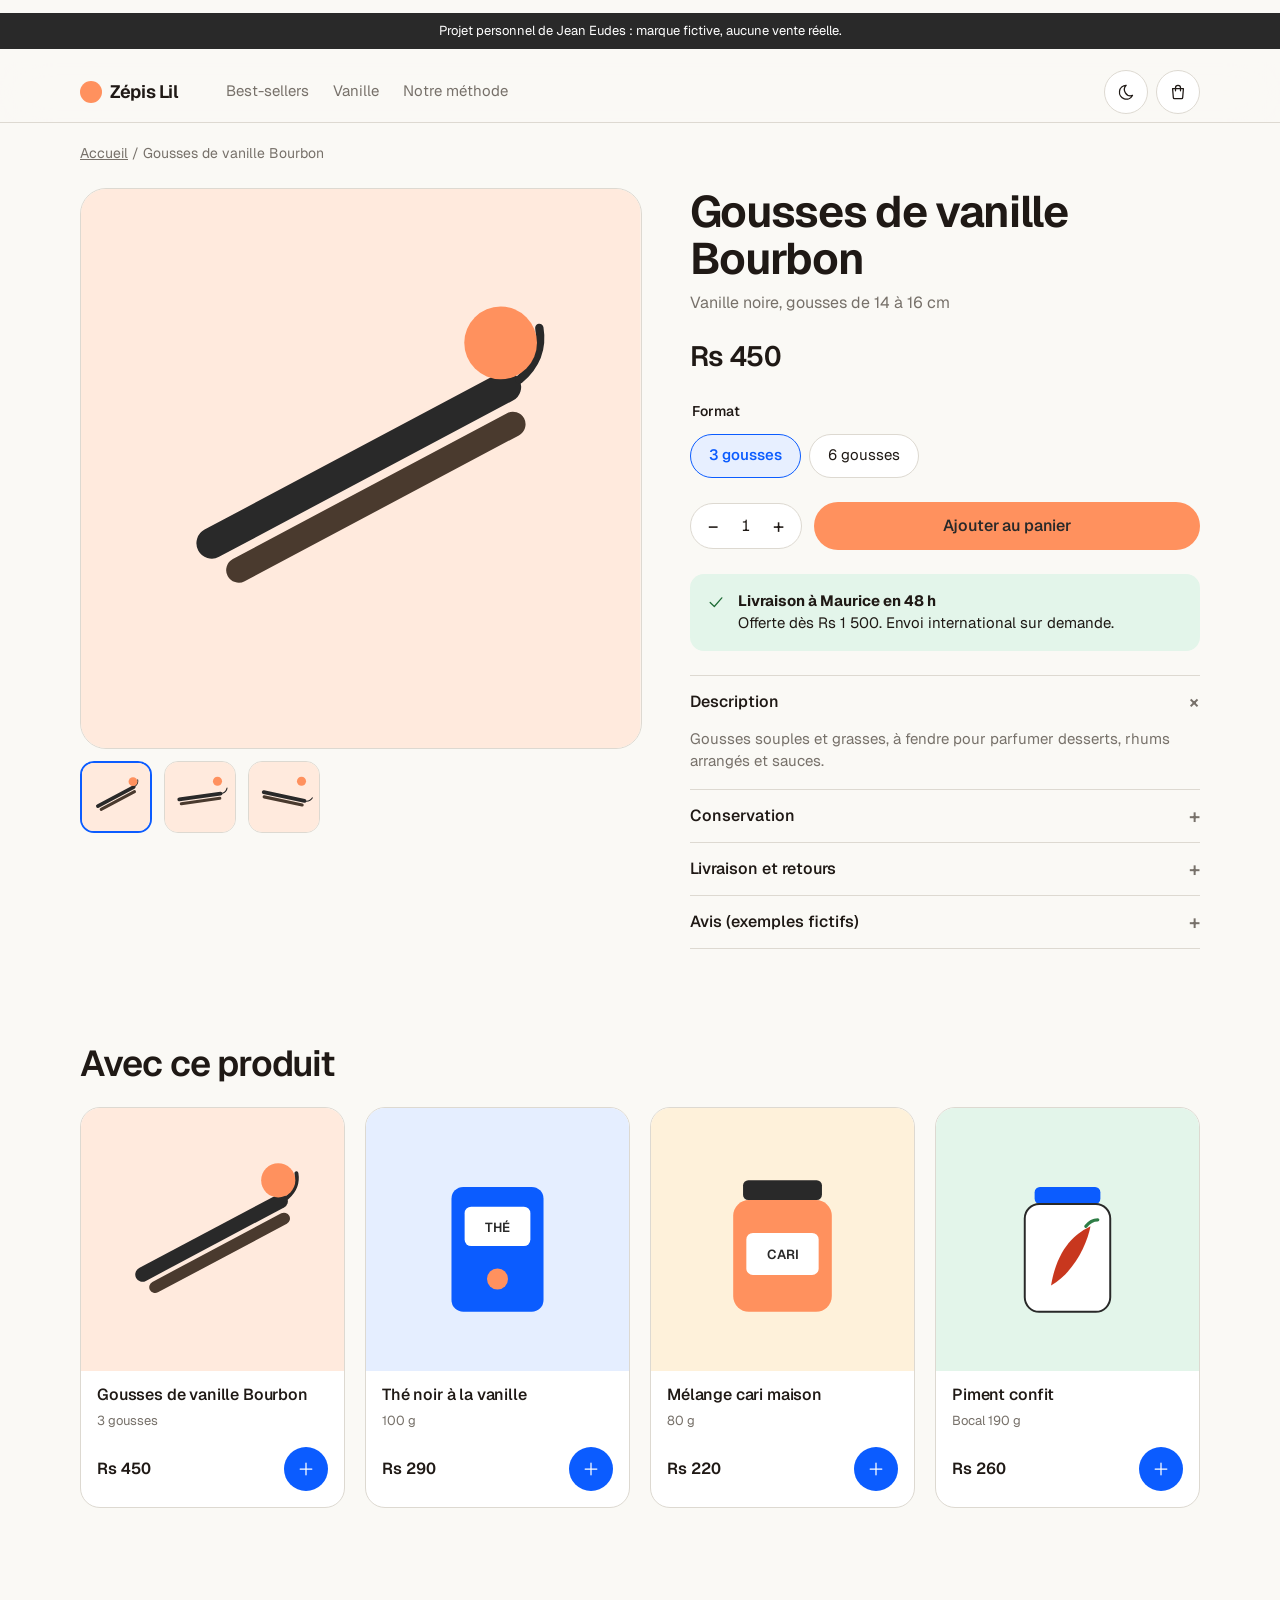
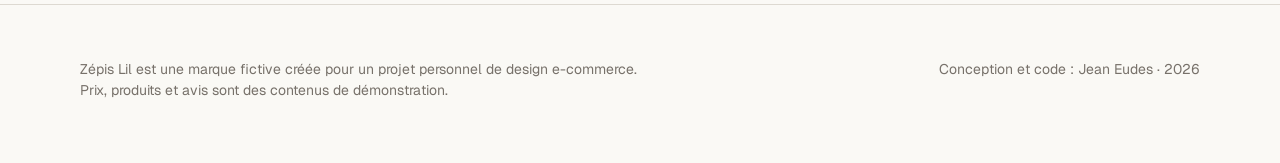
==== produit.html @ d43b0c69 "Boutique concept Zépis Lil : accueil, fiche produit, panier simulé" ====
<!doctype html><html lang="fr"><head>
<meta charset="utf-8">
<meta name="viewport" content="width=device-width, initial-scale=1, viewport-fit=cover">
<link rel="preconnect" href="https://fonts.googleapis.com">
<link rel="preconnect" href="https://fonts.gstatic.com" crossorigin>
<link rel="stylesheet" href="https://fonts.googleapis.com/css2?family=Geist:wght@400..700&family=Geist+Mono&display=swap">
<link rel="stylesheet" href="css/tokens.css">
<link rel="stylesheet" href="css/style.css">
<link rel="icon" href="data:image/svg+xml,%3Csvg xmlns='http://www.w3.org/2000/svg' viewBox='0 0 32 32'%3E%3Ccircle cx='16' cy='16' r='14' fill='%23FF915E'/%3E%3C/svg%3E">
<title>Gousses de vanille Bourbon · Zépis Lil (concept)</title>
<meta name="description" content="Fiche produit concept : gousses de vanille Bourbon de Maurice. Projet personnel de design e-commerce, marque fictive.">
</head><body>
<a class="skip" href="#main">Aller au contenu</a>
<p class="concept">Projet personnel de Jean Eudes : marque fictive, aucune vente réelle.</p>
<header class="nav"><div class="glass"><div class="wrap nav-in">
  <a class="logo" href="index.html"><i aria-hidden="true"></i>Zépis Lil</a>
  <nav class="nav-links" aria-label="Principale"><a href="index.html#best">Best-sellers</a><a href="produit.html?p=vanille">Vanille</a><a href="index.html#pourquoi">Notre méthode</a></nav>
  <div class="nav-act">
    <button class="icon-btn press" data-theme-toggle aria-label="Changer de thème"><svg viewBox="0 0 24 24" fill="none" stroke="currentColor" stroke-width="1.5" stroke-linecap="round" stroke-linejoin="round" aria-hidden="true"><path d="M11.30 3.95 A8.30 8.30 0 1 0 18.90 16.10 A7.40 7.40 0 0 1 11.30 3.95 Z" transform="translate(0.9 0)"/></svg></button>
    <button class="icon-btn press" data-open-cart aria-label="Ouvrir le panier"><svg viewBox="0 0 24 24" fill="none" stroke="currentColor" stroke-width="1.5" stroke-linecap="round" stroke-linejoin="round" aria-hidden="true"><path d="M5.5 8H18.5L17.6 18.8A1.3 1.3 0 0 1 16.3 20H7.7A1.3 1.3 0 0 1 6.4 18.8Z"/><path d="M9 10.5V7A3 3 0 0 1 15 7V10.5"/></svg><span class="badge" data-count hidden>0</span></button>
  </div>
</div></div></header>
<main id="main"><div class="wrap">
  <nav class="crumbs" aria-label="Fil d'Ariane"><a href="index.html">Accueil</a> / <span data-crumb>Produit</span></nav>
  <div class="pdp" id="pdp">
    <div><div class="gallery-main"></div><div class="thumbs" aria-label="Vues du produit"></div></div>
    <div>
      <h1 data-name>Gousses de vanille Bourbon</h1>
      <p class="sub" data-meta></p>
      <p class="price-lg" data-price>Rs 450</p>
      <fieldset><legend>Format</legend><div class="seg"></div></fieldset>
      <div class="buy">
        <div class="qty" role="group" aria-label="Quantité"><button data-step="-1" aria-label="Retirer un">−</button><output aria-live="polite">1</output><button data-step="1" aria-label="Ajouter un">+</button></div>
        <button class="btn btn-action press" data-buy>Ajouter au panier</button>
      </div>
      <div class="ship"><svg viewBox="0 0 24 24" fill="none" stroke="currentColor" stroke-width="1.5" stroke-linecap="round" stroke-linejoin="round" aria-hidden="true"><path d="M5 12.6L10 17.4L19 7"/></svg><div><strong>Livraison à Maurice en 48 h</strong><br>Offerte dès Rs 1 500. Envoi international sur demande.</div></div>
      <div class="info">
        <details open><summary>Description</summary><p data-desc></p></details>
        <details><summary>Conservation</summary><p>À l'abri de la lumière, dans un bocal fermé, hors du réfrigérateur.</p></details>
        <details><summary>Livraison et retours</summary><p>Expédition sous 24 h ouvrées. Retour possible sous 14 jours si le produit n'est pas ouvert.</p></details>
        <details><summary>Avis (exemples fictifs)</summary><p>★★★★★ « Exemple d'avis pour la démonstration du composant. » · Client exemple</p></details>
      </div>
    </div>
  </div>
  <section><div class="sec-head"><h2>Avec ce produit</h2></div><div class="grid" id="grid"></div></section>
</div></main>
<div class="sticky-buy glass"><span class="price" data-price>Rs 450</span><button class="btn btn-action press" data-buy>Ajouter au panier</button></div>
<footer><div class="wrap cols">
  <p>Zépis Lil est une marque fictive créée pour un projet personnel de design e-commerce.<br>Prix, produits et avis sont des contenus de démonstration.</p>
  <p>Conception et code : Jean Eudes · 2026</p>
</div></footer>
<div class="scrim" aria-hidden="true"></div>
<aside class="drawer" role="dialog" aria-modal="true" aria-labelledby="cart-title">
  <header><h2 id="cart-title">Panier</h2><button class="icon-btn press" data-close aria-label="Fermer le panier"><svg viewBox="0 0 24 24" fill="none" stroke="currentColor" stroke-width="1.5" stroke-linecap="round" stroke-linejoin="round" aria-hidden="true"><path d="M6.5 6.5L17.5 17.5M17.5 6.5L6.5 17.5"/></svg></button></header>
  <ul class="items" id="cart-items"></ul>
  <footer class="sum">
    <div class="progress" aria-hidden="true"><i id="bar"></i></div>
    <p class="hint" id="hint" aria-live="polite"></p>
    <div class="r" style="margin-top:12px"><span>Sous-total</span><span id="sub">Rs 0</span></div>
    <div class="r"><span>Livraison</span><span id="ship">—</span></div>
    <div class="r total"><span>Total</span><span id="total">Rs 0</span></div>
    <button class="btn btn-action btn-block press" id="checkout">Passer commande</button>
    <ol class="steps" aria-label="Étapes"><li aria-current="step">1. Panier</li><li>2. Livraison</li><li>3. Paiement</li></ol>
  </footer>
</aside>
<div class="toast" role="status" aria-live="polite"></div>
<script src="js/app.js" defer></script>
</body></html>
---- css/tokens.css ----
/* ==========================================================================
   design-perso — tokens.css
   Source de vérité des tokens (couleurs, matière, mouvement, formes, texte).
   Clair + sombre automatiques (prefers-color-scheme), forçables avec
   <html data-theme="light|dark">. AUCUNE ombre par défaut : bordures + verre.
   Police : Geist (Google Fonts : family=Geist:wght@100..900&family=Geist+Mono)
   ========================================================================== */

:root {
  color-scheme: light dark;

  /* — Marque (palette-couleurs.css) — */
  --bleu: #0B5CFF;          /* couleur principale / accent / liens */
  --orange: #FF915E;        /* accent / actions (CTA, mise en avant) */
  --anthracite: #292929;    /* texte fort / fonds sombres de marque */
  --blanc: #FFFFFF;
  --gris-clair: #F3F4F6;

  /* — Neutres chauds : clair — */
  --bg: #FAF9F5;            /* fond de page */
  --sb: #F5F3EF;            /* barre latérale, zones secondaires */
  --cd: #FFFFFF;            /* cartes, feuilles */
  --hv: #F0EEE8;            /* survol, fond de contrôle */
  --bd: #DDD9D1;            /* bordure fine 1px */
  --tx: #1F1915;            /* texte principal */
  --mu: #77716A;            /* texte secondaire */

  /* — Accent — */
  --accent: var(--bleu);    /* aplats : boutons, sélection */
  --accent-ink: #FFFFFF;    /* texte sur aplat bleu (contraste 5,3:1) */
  --accent-text: #0B5CFF;   /* liens et texte bleu sur fond clair */
  --accent-soft: #E7EFFF;   /* fond doux bleu */
  --action: var(--orange);
  --action-ink: var(--anthracite); /* texte sur orange (contraste 6,5:1) */

  /* — États — */
  --ok: #1E6B35;   --ok-bg: #E3F3E6;
  --err: #A8321F;  --err-bg: #FBE4E1;
  --warn: #9A4A12; --warn-bg: #FFEBDD;

  /* — Teintes douces (pastilles, fonds de blocs) — */
  --peach: #FFEADD; --sky: #E5EEFF; --sand: #FEF1DA; --mint: #E3F5EA;

  /* — Couleurs Apple : secondaires (clair) — */
  --a-blue: #007AFF;   --a-green: #34C759;  --a-red: #FF3B30;
  --a-orange: #FF9500; --a-yellow: #FFCC00; --a-teal: #30B0C7;
  --a-cyan: #32ADE6;   --a-mint: #00C7BE;   --a-indigo: #5856D6;
  --a-purple: #AF52DE; --a-pink: #FF2D55;   --a-brown: #A2845E;

  /* — Matière (verre) — */
  --glass: rgba(250, 249, 245, .72);
  --glass-filter: blur(24px) saturate(180%);   /* plage 16–30px, jamais > 30 */
  --scrim: rgba(41, 41, 41, .42);              /* voile des feuilles modales */
  --ring: rgba(11, 92, 255, .28);              /* anneau de focus */

  /* — Mouvement : courbes — */
  --ease-out: cubic-bezier(.23, 1, .32, 1);     /* entrées, sorties, défaut */
  --ease-io: cubic-bezier(.77, 0, .175, 1);     /* déplacement à l'écran */
  --ease-drawer: cubic-bezier(.32, .72, 0, 1);  /* feuilles façon iOS */
  --ease-spring: cubic-bezier(.34, 1.56, .64, 1); /* repli CSS d'un ressort rebondissant */
  /* Ressorts réels : --sp-nav / --sp-pop / --sp-soft (+ -d durée) posés par motion.js */
  --sp-nav: cubic-bezier(.25, 1, .35, 1);  --sp-nav-d: 450ms;
  --sp-pop: var(--ease-spring);            --sp-pop-d: 550ms;
  --sp-soft: cubic-bezier(.25, 1, .35, 1); --sp-soft-d: 450ms;

  /* — Mouvement : durées de repli — */
  --d-press: 100ms;  --d-fast: 160ms;  --d-base: 240ms;
  --d-sheet: 400ms;  --d-page: 520ms;

  /* — Formes — */
  --r-xs: 6px; --r-s: 8px; --r-m: 12px; --r-l: 14px;
  --r-xl: 20px; --r-card: 26px; --r-pill: 999px;

  /* — Espacement : base 4 — */
  --s1: 4px; --s2: 8px; --s3: 12px; --s4: 16px; --s5: 20px;
  --s6: 24px; --s8: 32px; --s10: 40px; --s12: 48px; --s16: 64px;

  /* — Texte — */
  --font: "Geist", -apple-system, BlinkMacSystemFont, "SF Pro Text", system-ui, sans-serif;
  --mono: "Geist Mono", ui-monospace, "SF Mono", Menlo, Consolas, monospace;
}

/* — Sombre : variables partagées — */
:root[data-theme="dark"] {
  color-scheme: dark;
  --bg: #1F1D1A; --sb: #262421; --cd: #2A2825; --hv: #2F2C28; --bd: #3A3733;
  --tx: #F2EFE8; --mu: #A09A90;
  --accent-text: #6B9BFF;  --accent-soft: #1A2748;
  --ok: #7FD39A;   --ok-bg: #1F3527;
  --err: #F29A8C;  --err-bg: #3E2420;
  --warn: #FFB27F; --warn-bg: #3D3420;
  --peach: #4A3226; --sky: #17294D; --sand: #3D3420; --mint: #173D28;
  --a-blue: #0A84FF;   --a-green: #30D158;  --a-red: #FF453A;
  --a-orange: #FF9F0A; --a-yellow: #FFD60A; --a-teal: #40C8E0;
  --a-cyan: #64D2FF;   --a-mint: #63E6E2;   --a-indigo: #5E5CE6;
  --a-purple: #BF5AF2; --a-pink: #FF375F;   --a-brown: #AC8E68;
  --glass: rgba(31, 29, 26, .72);
  --scrim: rgba(0, 0, 0, .55);
  --ring: rgba(107, 155, 255, .42);
}
@media (prefers-color-scheme: dark) {
  :root:not([data-theme="light"]) {
    color-scheme: dark;
    --bg: #1F1D1A; --sb: #262421; --cd: #2A2825; --hv: #2F2C28; --bd: #3A3733;
    --tx: #F2EFE8; --mu: #A09A90;
    --accent-text: #6B9BFF;  --accent-soft: #1A2748;
    --ok: #7FD39A;   --ok-bg: #1F3527;
    --err: #F29A8C;  --err-bg: #3E2420;
    --warn: #FFB27F; --warn-bg: #3D3420;
    --peach: #4A3226; --sky: #17294D; --sand: #3D3420; --mint: #173D28;
    --a-blue: #0A84FF;   --a-green: #30D158;  --a-red: #FF453A;
    --a-orange: #FF9F0A; --a-yellow: #FFD60A; --a-teal: #40C8E0;
    --a-cyan: #64D2FF;   --a-mint: #63E6E2;   --a-indigo: #5E5CE6;
    --a-purple: #BF5AF2; --a-pink: #FF375F;   --a-brown: #AC8E68;
    --glass: rgba(31, 29, 26, .72);
    --scrim: rgba(0, 0, 0, .55);
    --ring: rgba(107, 155, 255, .42);
  }
}

/* — Accessibilité : transparence et contraste — */
@media (prefers-reduced-transparency: reduce) {
  :root { --glass: var(--cd); --glass-filter: none; }
}
@media (prefers-contrast: more) {
  :root { --bd: color-mix(in srgb, var(--tx) 55%, transparent); }
}

/* — Base — */
html { font-family: var(--font); font-optical-sizing: auto; -webkit-font-smoothing: antialiased;
       background: var(--bg); color: var(--tx); text-size-adjust: 100%; }
body { margin: 0; font-size: 1rem; line-height: 1.5; }
h1, h2, .display { letter-spacing: -.03em; line-height: 1.08; }   /* grand texte : serré */
small, .caption { letter-spacing: .005em; }                       /* petit texte : légèrement ouvert */
:focus-visible { outline: 2px solid var(--accent); outline-offset: 2px; }

/* — Matière verre : une seule couche réelle, bordure fine, AUCUNE ombre — */
.glass { background: var(--glass); backdrop-filter: var(--glass-filter);
         -webkit-backdrop-filter: var(--glass-filter); border: 1px solid var(--bd); box-shadow: none; }

/* — Appui : retour immédiat — */
.press { transition: transform var(--d-press) var(--ease-out); -webkit-tap-highlight-color: transparent; }
.press:active { transform: scale(.97); }          /* .88 petites icônes · .93 icônes · .97 boutons · .985 grandes surfaces */

/* — Survol uniquement sur pointeur précis — */
@media (hover: hover) and (pointer: fine) { .hov:hover { background: var(--hv); } }

/* — Mouvement réduit : fondu court, plus de déplacement ni de rebond — */
@media (prefers-reduced-motion: reduce) {
  *, *::before, *::after { transition-duration: 1ms !important; animation-duration: 1ms !important; scroll-behavior: auto !important; }
}
---- css/style.css ----
/* Zépis Lil — boutique concept (projet personnel, marque fictive)
   S'appuie sur tokens.css : aucune couleur en dur ici, aucune ombre. */

*, *::before, *::after { box-sizing: border-box; }
img, svg { display: block; max-width: 100%; }
a { color: var(--accent-text); }
button { font: inherit; color: inherit; }
.wrap { width: min(1120px, 100% - 40px); margin-inline: auto; }
.sr-only { position: absolute; width: 1px; height: 1px; overflow: hidden; clip: rect(0 0 0 0); white-space: nowrap; }
.skip { position: absolute; left: 12px; top: -60px; z-index: 50; padding: 10px 14px; border-radius: var(--r-m);
        background: var(--accent); color: var(--accent-ink); }
.skip:focus { top: 12px; }

/* — Bandeau concept — */
.concept { background: var(--anthracite); color: var(--blanc); font-size: .8125rem; text-align: center; padding: 8px 16px; }

/* — En-tête en verre — */
.nav { position: sticky; top: 0; z-index: 20; }
.nav .glass { border-width: 0 0 1px; }
.nav-in { display: flex; align-items: center; gap: var(--s4); height: 60px; }
.logo { font-weight: 650; font-size: 1.125rem; letter-spacing: -.02em; color: var(--tx); text-decoration: none; display: flex; align-items: center; gap: 8px; }
.logo i { width: 22px; height: 22px; border-radius: 50%; background: var(--orange); display: inline-block; }
.nav-links { display: none; gap: var(--s6); margin-left: var(--s8); }
.nav-links a { color: var(--mu); text-decoration: none; font-size: .9375rem; }
.nav-links a:hover { color: var(--tx); }
.nav-act { margin-left: auto; display: flex; gap: var(--s2); }
.icon-btn { width: 44px; height: 44px; border-radius: var(--r-pill); border: 1px solid var(--bd); background: var(--cd);
            display: grid; place-items: center; cursor: pointer; position: relative; }
.icon-btn svg { width: 20px; height: 20px; }
.badge { position: absolute; top: -4px; right: -4px; min-width: 20px; height: 20px; padding: 0 5px; border-radius: var(--r-pill);
         background: var(--orange); color: var(--anthracite); font-size: .75rem; font-weight: 600; display: grid; place-items: center; }
.badge[hidden] { display: none; }
@media (min-width: 760px) { .nav-links { display: flex; } }

/* — Boutons — */
.btn { display: inline-flex; align-items: center; justify-content: center; gap: 8px; min-height: 48px; padding: 0 22px;
       border-radius: var(--r-pill); border: 1px solid transparent; font-weight: 550; font-size: 1rem; letter-spacing: -.01em;
       text-decoration: none; cursor: pointer; }
.btn-primary { background: var(--accent); color: var(--accent-ink); }
.btn-action { background: var(--action); color: var(--action-ink); }
.btn-ghost { background: var(--cd); color: var(--tx); border-color: var(--bd); }
.btn-block { width: 100%; }

/* — Hero — */
.hero { padding: var(--s12) 0 var(--s16); }
.hero-grid { display: grid; gap: var(--s10); align-items: center; }
.eyebrow { font-size: .8125rem; font-weight: 550; color: var(--accent-text); letter-spacing: .02em; text-transform: uppercase; margin: 0 0 var(--s3); }
.hero h1 { font-size: clamp(2.5rem, 7vw, 4.5rem); font-weight: 650; letter-spacing: -.04em; line-height: 1.02; margin: 0 0 var(--s5); }
.hero p.lead { font-size: 1.125rem; color: var(--mu); max-width: 34ch; margin: 0 0 var(--s8); }
.hero-cta { display: flex; flex-wrap: wrap; gap: var(--s3); }
.hero-art { border-radius: var(--r-card); overflow: hidden; border: 1px solid var(--bd); background: var(--peach); aspect-ratio: 1 / 1; }
.hero-art svg { width: 100%; height: 100%; }
.trust { display: flex; flex-wrap: wrap; gap: var(--s5); margin-top: var(--s8); font-size: .875rem; color: var(--mu); list-style: none; padding: 0; }
.trust li { display: flex; align-items: center; gap: 6px; }
.trust svg { width: 18px; height: 18px; color: var(--ok); }
@media (min-width: 860px) { .hero-grid { grid-template-columns: 1.1fr 1fr; } }

/* — Sections — */
section { padding: var(--s12) 0; }
.sec-head { display: flex; align-items: end; justify-content: space-between; gap: var(--s4); margin-bottom: var(--s6); }
.sec-head h2 { font-size: clamp(1.625rem, 3.5vw, 2.25rem); font-weight: 600; margin: 0; }
.sec-head a { font-size: .9375rem; }

/* — Grille produits — */
.grid { display: grid; gap: var(--s4); grid-template-columns: repeat(2, 1fr); }
@media (min-width: 860px) { .grid { grid-template-columns: repeat(4, 1fr); gap: var(--s5); } }
.card { background: var(--cd); border: 1px solid var(--bd); border-radius: var(--r-xl); overflow: hidden; display: flex; flex-direction: column; }
.card a.media { display: block; aspect-ratio: 1 / 1; }
.card .media svg { width: 100%; height: 100%; }
.card-body { padding: var(--s3) var(--s4) var(--s4); display: flex; flex-direction: column; gap: 4px; flex: 1; }
.card h3 { font-size: 1rem; font-weight: 550; letter-spacing: -.01em; margin: 0; }
.card h3 a { color: var(--tx); text-decoration: none; }
.card .meta { font-size: .8125rem; color: var(--mu); margin: 0; }
.card .row { display: flex; align-items: center; justify-content: space-between; margin-top: auto; padding-top: var(--s3); }
.price { font-weight: 600; font-variant-numeric: tabular-nums; }
.add-mini { width: 44px; height: 44px; border-radius: var(--r-pill); border: 0; background: var(--accent); color: var(--accent-ink); display: grid; place-items: center; cursor: pointer; }
.add-mini svg { width: 20px; height: 20px; }

/* — Pourquoi nous — */
.why { display: grid; gap: var(--s4); }
@media (min-width: 760px) { .why { grid-template-columns: repeat(3, 1fr); } }
.why div { background: var(--sb); border-radius: var(--r-xl); padding: var(--s6); }
.why h3 { margin: 0 0 var(--s2); font-size: 1.125rem; font-weight: 600; letter-spacing: -.01em; }
.why p { margin: 0; color: var(--mu); font-size: .9375rem; }
.why .n { font-family: var(--mono); font-size: .8125rem; color: var(--accent-text); display: block; margin-bottom: var(--s3); }

/* — Avis (contenu fictif signalé) — */
.demo-note { font-size: .8125rem; color: var(--warn); background: var(--warn-bg); border-radius: var(--r-m); padding: 8px 12px; display: inline-block; margin: 0 0 var(--s5); }
.reviews { display: grid; gap: var(--s4); }
@media (min-width: 760px) { .reviews { grid-template-columns: repeat(3, 1fr); } }
.review { background: var(--cd); border: 1px solid var(--bd); border-radius: var(--r-xl); padding: var(--s5); margin: 0; }
.review blockquote { margin: 0 0 var(--s3); font-size: .9375rem; }
.review figcaption { font-size: .8125rem; color: var(--mu); }
.stars { color: var(--orange); letter-spacing: 2px; margin-bottom: var(--s2); font-size: .9375rem; }

/* — Bloc newsletter — */
.news { background: var(--accent); color: var(--accent-ink); border-radius: var(--r-card); padding: var(--s10) var(--s6); display: grid; gap: var(--s5); }
.news h2 { margin: 0; font-size: clamp(1.625rem, 3.5vw, 2.25rem); font-weight: 600; }
.news p { margin: 0; opacity: .9; }
.news form { display: flex; flex-wrap: wrap; gap: var(--s2); }
.news input { flex: 1 1 220px; min-height: 48px; border-radius: var(--r-pill); border: 0; padding: 0 18px; font: inherit; background: var(--blanc); color: var(--anthracite); }
.news input:focus-visible, .news button:focus-visible { outline-color: var(--blanc); }
.news .msg { font-size: .875rem; min-height: 1.3em; }
@media (min-width: 860px) { .news { grid-template-columns: 1fr 1fr; align-items: center; padding: var(--s12); } }

/* — Pied de page — */
footer { padding: var(--s10) 0 var(--s12); color: var(--mu); font-size: .875rem; border-top: 1px solid var(--bd); margin-top: var(--s12); }
footer .cols { display: flex; flex-wrap: wrap; justify-content: space-between; gap: var(--s5); }

/* — Fiche produit — */
.crumbs { font-size: .875rem; color: var(--mu); padding: var(--s5) 0 0; }
.crumbs a { color: var(--mu); }
.pdp { display: grid; gap: var(--s8); padding: var(--s6) 0 var(--s12); }
@media (min-width: 900px) { .pdp { grid-template-columns: 1.1fr 1fr; gap: var(--s12); } }
.gallery-main { border-radius: var(--r-card); overflow: hidden; border: 1px solid var(--bd); aspect-ratio: 1 / 1; }
.gallery-main svg { width: 100%; height: 100%; }
.thumbs { display: flex; gap: var(--s3); margin-top: var(--s3); }
.thumbs button { width: 72px; height: 72px; padding: 0; border-radius: var(--r-l); overflow: hidden; border: 1px solid var(--bd); background: none; cursor: pointer; }
.thumbs button[aria-pressed="true"] { border: 2px solid var(--accent); }
.thumbs svg { width: 100%; height: 100%; }
.pdp h1 { font-size: clamp(2rem, 4.5vw, 2.75rem); font-weight: 650; margin: 0 0 var(--s2); }
.pdp .sub { color: var(--mu); margin: 0 0 var(--s5); }
.pdp .price-lg { font-size: 1.75rem; font-weight: 600; letter-spacing: -.02em; font-variant-numeric: tabular-nums; margin: 0 0 var(--s6); }
fieldset { border: 0; padding: 0; margin: 0 0 var(--s6); }
legend { font-size: .875rem; font-weight: 550; margin-bottom: var(--s3); }
.seg { display: flex; flex-wrap: wrap; gap: var(--s2); }
.seg label { position: relative; }
.seg input { position: absolute; opacity: 0; inset: 0; }
.seg span { display: inline-flex; align-items: center; min-height: 44px; padding: 0 18px; border-radius: var(--r-pill); border: 1px solid var(--bd); background: var(--cd); cursor: pointer; font-size: .9375rem; }
.seg input:checked + span { border-color: var(--accent); background: var(--accent-soft); color: var(--accent-text); font-weight: 550; }
.seg input:focus-visible + span { outline: 2px solid var(--accent); outline-offset: 2px; }
.qty { display: inline-flex; align-items: center; border: 1px solid var(--bd); border-radius: var(--r-pill); background: var(--cd); }
.qty button { width: 44px; height: 44px; border: 0; background: none; cursor: pointer; border-radius: var(--r-pill); font-size: 1.25rem; }
.qty output { min-width: 2ch; text-align: center; font-variant-numeric: tabular-nums; }
.buy { display: flex; gap: var(--s3); align-items: center; margin-bottom: var(--s6); }
.buy .btn { flex: 1; }
.info { list-style: none; padding: 0; margin: 0; border-top: 1px solid var(--bd); }
.info details { border-bottom: 1px solid var(--bd); }
.info summary { min-height: 52px; display: flex; align-items: center; justify-content: space-between; cursor: pointer; font-weight: 550; list-style: none; }
.info summary::-webkit-details-marker { display: none; }
.info summary::after { content: "+"; font-size: 1.25rem; color: var(--mu); transition: transform var(--sp-soft-d) var(--sp-soft); }
.info details[open] summary::after { transform: rotate(45deg); }
.info details p { margin: 0 0 var(--s4); color: var(--mu); font-size: .9375rem; }
.ship { display: flex; gap: var(--s3); align-items: start; background: var(--mint); border-radius: var(--r-l); padding: var(--s4); font-size: .9375rem; margin-bottom: var(--s6); }
.ship svg { width: 20px; height: 20px; color: var(--ok); flex: none; margin-top: 2px; }

/* Barre d'achat collante sur mobile */
.sticky-buy { position: fixed; inset: auto 0 0 0; z-index: 15; padding: 12px 20px calc(12px + env(safe-area-inset-bottom)); display: flex; gap: var(--s3); align-items: center;
              transform: translateY(110%); transition: transform var(--sp-nav-d) var(--sp-nav); border-width: 1px 0 0; }
.sticky-buy.show { transform: none; }
.sticky-buy .btn { flex: 1; }
@media (min-width: 900px) { .sticky-buy { display: none; } }

/* — Panier (tiroir) — */
.scrim { position: fixed; inset: 0; z-index: 40; background: var(--scrim); opacity: 0; pointer-events: none; transition: opacity var(--d-sheet) var(--ease-out); }
.scrim.open { opacity: 1; pointer-events: auto; }
.drawer { position: fixed; z-index: 41; top: 0; right: 0; height: 100dvh; width: min(420px, 100%); background: var(--bg); border-left: 1px solid var(--bd);
          display: flex; flex-direction: column; transform: translateX(100%); transition: transform var(--d-sheet) var(--ease-drawer); visibility: hidden; }
.drawer.open { transform: none; visibility: visible; }
.drawer header { display: flex; align-items: center; justify-content: space-between; padding: var(--s4) var(--s5); border-bottom: 1px solid var(--bd); }
.drawer h2 { margin: 0; font-size: 1.25rem; font-weight: 600; letter-spacing: -.02em; }
.drawer .items { flex: 1; overflow: auto; padding: var(--s2) var(--s5); list-style: none; margin: 0; }
.line { display: grid; grid-template-columns: 64px 1fr auto; gap: var(--s3); align-items: center; padding: var(--s3) 0; border-bottom: 1px solid var(--bd); }
.line .th { width: 64px; height: 64px; border-radius: var(--r-m); overflow: hidden; border: 1px solid var(--bd); }
.line .th svg { width: 100%; height: 100%; }
.line h3 { margin: 0; font-size: .9375rem; font-weight: 550; }
.line p { margin: 2px 0 6px; font-size: .8125rem; color: var(--mu); }
.line .qty button { width: 36px; height: 36px; font-size: 1rem; }
.line .del { width: 44px; height: 44px; border: 0; background: none; color: var(--mu); cursor: pointer; display: grid; place-items: center; }
.line .del svg { width: 20px; height: 20px; }
.empty { text-align: center; color: var(--mu); padding: var(--s12) 0; }
.drawer footer.sum { border-top: 1px solid var(--bd); padding: var(--s4) var(--s5) calc(var(--s5) + env(safe-area-inset-bottom)); margin: 0; color: var(--tx); font-size: 1rem; }
.sum .r { display: flex; justify-content: space-between; margin-bottom: var(--s2); font-variant-numeric: tabular-nums; }
.sum .r.total { font-weight: 600; font-size: 1.125rem; margin: var(--s3) 0 var(--s4); }
.progress { height: 6px; border-radius: var(--r-pill); background: var(--hv); overflow: hidden; margin: var(--s2) 0 var(--s4); }
.progress i { display: block; height: 100%; background: var(--ok); width: 0; transition: width var(--sp-soft-d) var(--sp-soft); }
.sum .hint { font-size: .8125rem; color: var(--mu); margin: 0; }
.steps { display: flex; gap: var(--s2); font-size: .75rem; color: var(--mu); margin: var(--s3) 0 0; padding: 0; list-style: none; }
.steps li[aria-current] { color: var(--accent-text); font-weight: 600; }

/* — Toast — */
.toast { position: fixed; left: 50%; bottom: 24px; z-index: 60; transform: translate(-50%, calc(100% + 48px)); visibility: hidden; padding: 12px 18px; border-radius: var(--r-pill);
         background: var(--anthracite); color: var(--blanc); font-size: .9375rem; display: flex; gap: 8px; align-items: center;
         transition: transform var(--sp-pop-d) var(--sp-pop), visibility 0s linear var(--sp-pop-d); }
.toast.show { transition-delay: 0s; }
.toast.show { transform: translate(-50%, 0); visibility: visible; }
.toast svg { width: 18px; height: 18px; }
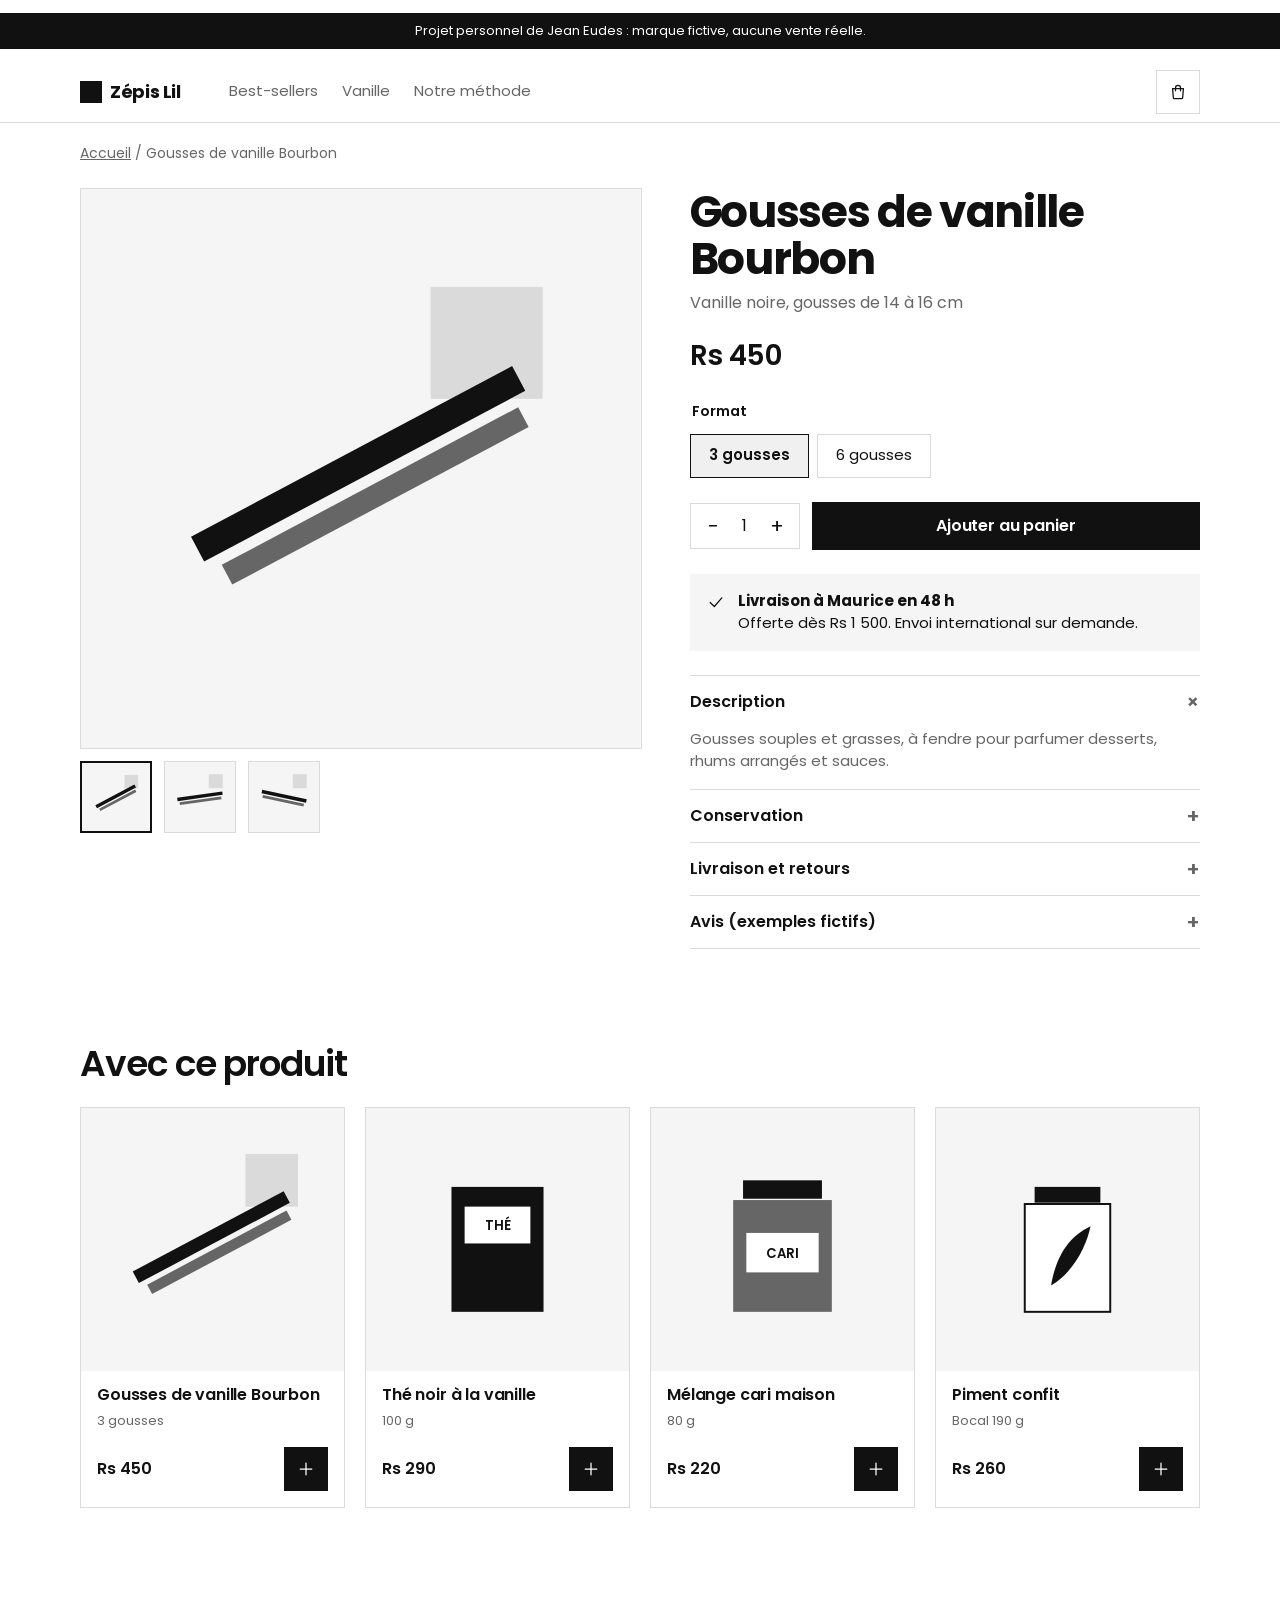
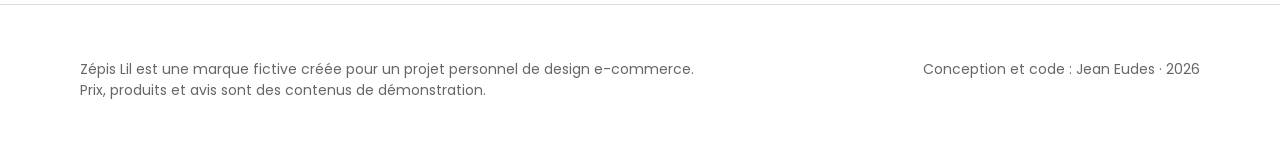
==== commit 27c0a468: "Direction noir et blanc (Poppins, angles droits), 3 e-mails HTML, 6 visuels publicitaires" ====
--- a/produit.html
+++ b/produit.html
@@ -1,9 +1,9 @@
-<!doctype html><html lang="fr"><head>
+<!doctype html><html lang="fr" data-theme="light"><head>
 <meta charset="utf-8">
 <meta name="viewport" content="width=device-width, initial-scale=1, viewport-fit=cover">
 <link rel="preconnect" href="https://fonts.googleapis.com">
 <link rel="preconnect" href="https://fonts.gstatic.com" crossorigin>
-<link rel="stylesheet" href="https://fonts.googleapis.com/css2?family=Geist:wght@400..700&family=Geist+Mono&display=swap">
+<link rel="stylesheet" href="https://fonts.googleapis.com/css2?family=Poppins:wght@400;500;600&display=swap">
 <link rel="stylesheet" href="css/tokens.css">
 <link rel="stylesheet" href="css/style.css">
 <link rel="icon" href="data:image/svg+xml,%3Csvg xmlns='http://www.w3.org/2000/svg' viewBox='0 0 32 32'%3E%3Ccircle cx='16' cy='16' r='14' fill='%23FF915E'/%3E%3C/svg%3E">
@@ -16,7 +16,6 @@
   <a class="logo" href="index.html"><i aria-hidden="true"></i>Zépis Lil</a>
   <nav class="nav-links" aria-label="Principale"><a href="index.html#best">Best-sellers</a><a href="produit.html?p=vanille">Vanille</a><a href="index.html#pourquoi">Notre méthode</a></nav>
   <div class="nav-act">
-    <button class="icon-btn press" data-theme-toggle aria-label="Changer de thème"><svg viewBox="0 0 24 24" fill="none" stroke="currentColor" stroke-width="1.5" stroke-linecap="round" stroke-linejoin="round" aria-hidden="true"><path d="M11.30 3.95 A8.30 8.30 0 1 0 18.90 16.10 A7.40 7.40 0 0 1 11.30 3.95 Z" transform="translate(0.9 0)"/></svg></button>
     <button class="icon-btn press" data-open-cart aria-label="Ouvrir le panier"><svg viewBox="0 0 24 24" fill="none" stroke="currentColor" stroke-width="1.5" stroke-linecap="round" stroke-linejoin="round" aria-hidden="true"><path d="M5.5 8H18.5L17.6 18.8A1.3 1.3 0 0 1 16.3 20H7.7A1.3 1.3 0 0 1 6.4 18.8Z"/><path d="M9 10.5V7A3 3 0 0 1 15 7V10.5"/></svg><span class="badge" data-count hidden>0</span></button>
   </div>
 </div></div></header>
--- a/css/style.css
+++ b/css/style.css
@@ -1,5 +1,22 @@
 /* Zépis Lil — boutique concept (projet personnel, marque fictive)
    S'appuie sur tokens.css : aucune couleur en dur ici, aucune ombre. */
+
+/* Direction du projet (demande de Jean Eudes) : fond 100 % blanc, aucun arrondi,
+   ni bleu ni orange, police Poppins. Ces valeurs remplacent celles de tokens.css. */
+:root, :root[data-theme] {
+  color-scheme: light;
+  --bg: #FFFFFF; --sb: #F5F5F5; --cd: #FFFFFF; --hv: #F0F0F0; --bd: #DADADA;
+  --tx: #111111; --mu: #666666;
+  --accent: #111111; --accent-ink: #FFFFFF; --accent-text: #111111; --accent-soft: #F0F0F0;
+  --action: #111111; --action-ink: #FFFFFF;
+  --peach: #F5F5F5; --sky: #F5F5F5; --sand: #F5F5F5; --mint: #F5F5F5;
+  --ok: #111111; --warn: #111111; --warn-bg: #F0F0F0;
+  --glass: rgba(255, 255, 255, .86);
+  --ring: rgba(17, 17, 17, .3);
+  --r-xs: 0; --r-s: 0; --r-m: 0; --r-l: 0; --r-xl: 0; --r-card: 0; --r-pill: 0;
+  --font: "Poppins", -apple-system, BlinkMacSystemFont, system-ui, sans-serif;
+}
+.logo i { border-radius: 0 !important; }
 
 *, *::before, *::after { box-sizing: border-box; }
 img, svg { display: block; max-width: 100%; }
@@ -12,14 +29,14 @@
 .skip:focus { top: 12px; }
 
 /* — Bandeau concept — */
-.concept { background: var(--anthracite); color: var(--blanc); font-size: .8125rem; text-align: center; padding: 8px 16px; }
+.concept { background: var(--tx); color: var(--blanc); font-size: .8125rem; text-align: center; padding: 8px 16px; }
 
 /* — En-tête en verre — */
 .nav { position: sticky; top: 0; z-index: 20; }
 .nav .glass { border-width: 0 0 1px; }
 .nav-in { display: flex; align-items: center; gap: var(--s4); height: 60px; }
 .logo { font-weight: 650; font-size: 1.125rem; letter-spacing: -.02em; color: var(--tx); text-decoration: none; display: flex; align-items: center; gap: 8px; }
-.logo i { width: 22px; height: 22px; border-radius: 50%; background: var(--orange); display: inline-block; }
+.logo i { width: 22px; height: 22px; background: var(--tx); display: inline-block; }
 .nav-links { display: none; gap: var(--s6); margin-left: var(--s8); }
 .nav-links a { color: var(--mu); text-decoration: none; font-size: .9375rem; }
 .nav-links a:hover { color: var(--tx); }
@@ -28,7 +45,7 @@
             display: grid; place-items: center; cursor: pointer; position: relative; }
 .icon-btn svg { width: 20px; height: 20px; }
 .badge { position: absolute; top: -4px; right: -4px; min-width: 20px; height: 20px; padding: 0 5px; border-radius: var(--r-pill);
-         background: var(--orange); color: var(--anthracite); font-size: .75rem; font-weight: 600; display: grid; place-items: center; }
+         background: var(--tx); color: var(--blanc); font-size: .75rem; font-weight: 600; display: grid; place-items: center; }
 .badge[hidden] { display: none; }
 @media (min-width: 760px) { .nav-links { display: flex; } }
 
@@ -91,15 +108,15 @@
 .review { background: var(--cd); border: 1px solid var(--bd); border-radius: var(--r-xl); padding: var(--s5); margin: 0; }
 .review blockquote { margin: 0 0 var(--s3); font-size: .9375rem; }
 .review figcaption { font-size: .8125rem; color: var(--mu); }
-.stars { color: var(--orange); letter-spacing: 2px; margin-bottom: var(--s2); font-size: .9375rem; }
+.stars { color: var(--tx); letter-spacing: 2px; margin-bottom: var(--s2); font-size: .9375rem; }
 
 /* — Bloc newsletter — */
-.news { background: var(--accent); color: var(--accent-ink); border-radius: var(--r-card); padding: var(--s10) var(--s6); display: grid; gap: var(--s5); }
+.news { background: var(--sb); color: var(--tx); border: 1px solid var(--bd); border-radius: var(--r-card); padding: var(--s10) var(--s6); display: grid; gap: var(--s5); }
 .news h2 { margin: 0; font-size: clamp(1.625rem, 3.5vw, 2.25rem); font-weight: 600; }
-.news p { margin: 0; opacity: .9; }
+.news p { margin: 0; color: var(--mu); }
 .news form { display: flex; flex-wrap: wrap; gap: var(--s2); }
-.news input { flex: 1 1 220px; min-height: 48px; border-radius: var(--r-pill); border: 0; padding: 0 18px; font: inherit; background: var(--blanc); color: var(--anthracite); }
-.news input:focus-visible, .news button:focus-visible { outline-color: var(--blanc); }
+.news input { flex: 1 1 220px; min-height: 48px; border-radius: var(--r-pill); border: 0; padding: 0 18px; font: inherit; background: var(--cd); color: var(--tx); border: 1px solid var(--bd); }
+
 .news .msg { font-size: .875rem; min-height: 1.3em; }
 @media (min-width: 860px) { .news { grid-template-columns: 1fr 1fr; align-items: center; padding: var(--s12); } }
 
@@ -180,7 +197,7 @@
 
 /* — Toast — */
 .toast { position: fixed; left: 50%; bottom: 24px; z-index: 60; transform: translate(-50%, calc(100% + 48px)); visibility: hidden; padding: 12px 18px; border-radius: var(--r-pill);
-         background: var(--anthracite); color: var(--blanc); font-size: .9375rem; display: flex; gap: 8px; align-items: center;
+         background: var(--tx); color: var(--blanc); font-size: .9375rem; display: flex; gap: 8px; align-items: center;
          transition: transform var(--sp-pop-d) var(--sp-pop), visibility 0s linear var(--sp-pop-d); }
 .toast.show { transition-delay: 0s; }
 .toast.show { transform: translate(-50%, 0); visibility: visible; }
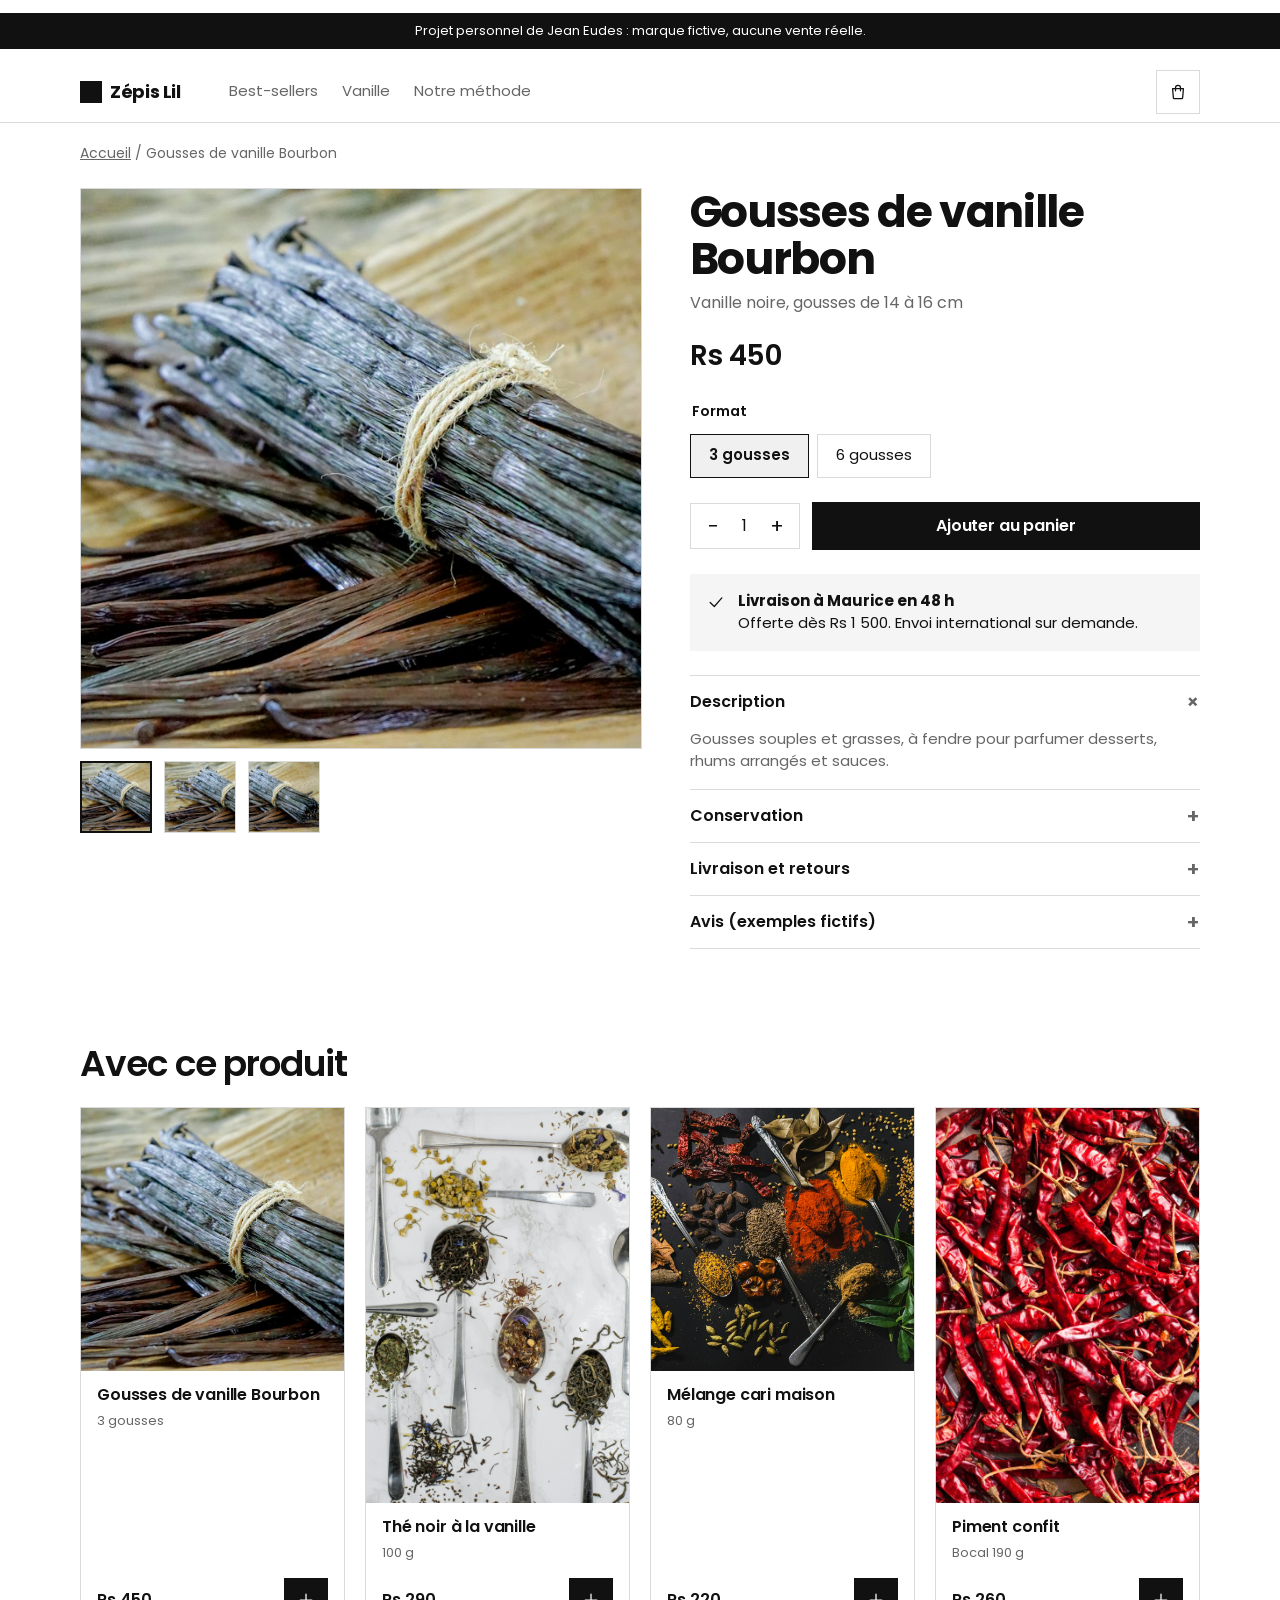
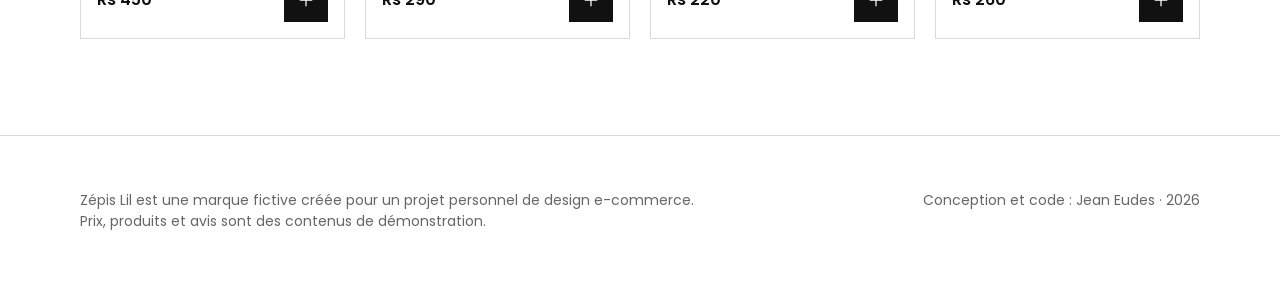
==== commit e5843710: "Retire les tirets cadratins ; textes reformulés (accueil, avis, pré-en-têtes e-mails)" ====
--- a/produit.html
+++ b/produit.html
@@ -56,7 +56,7 @@
     <div class="progress" aria-hidden="true"><i id="bar"></i></div>
     <p class="hint" id="hint" aria-live="polite"></p>
     <div class="r" style="margin-top:12px"><span>Sous-total</span><span id="sub">Rs 0</span></div>
-    <div class="r"><span>Livraison</span><span id="ship">—</span></div>
+    <div class="r"><span>Livraison</span><span id="ship">Rs 0</span></div>
     <div class="r total"><span>Total</span><span id="total">Rs 0</span></div>
     <button class="btn btn-action btn-block press" id="checkout">Passer commande</button>
     <ol class="steps" aria-label="Étapes"><li aria-current="step">1. Panier</li><li>2. Livraison</li><li>3. Paiement</li></ol>
--- a/css/tokens.css
+++ b/css/tokens.css
@@ -1,5 +1,5 @@
 /* ==========================================================================
-   design-perso — tokens.css
+   design-perso: tokens.css
    Source de vérité des tokens (couleurs, matière, mouvement, formes, texte).
    Clair + sombre automatiques (prefers-color-scheme), forçables avec
    <html data-theme="light|dark">. AUCUNE ombre par défaut : bordures + verre.
@@ -9,14 +9,14 @@
 :root {
   color-scheme: light dark;
 
-  /* — Marque (palette-couleurs.css) — */
+  /* Marque (palette-couleurs.css) */
   --bleu: #0B5CFF;          /* couleur principale / accent / liens */
   --orange: #FF915E;        /* accent / actions (CTA, mise en avant) */
   --anthracite: #292929;    /* texte fort / fonds sombres de marque */
   --blanc: #FFFFFF;
   --gris-clair: #F3F4F6;
 
-  /* — Neutres chauds : clair — */
+  /* Neutres chauds : clair */
   --bg: #FAF9F5;            /* fond de page */
   --sb: #F5F3EF;            /* barre latérale, zones secondaires */
   --cd: #FFFFFF;            /* cartes, feuilles */
@@ -25,7 +25,7 @@
   --tx: #1F1915;            /* texte principal */
   --mu: #77716A;            /* texte secondaire */
 
-  /* — Accent — */
+  /* Accent */
   --accent: var(--bleu);    /* aplats : boutons, sélection */
   --accent-ink: #FFFFFF;    /* texte sur aplat bleu (contraste 5,3:1) */
   --accent-text: #0B5CFF;   /* liens et texte bleu sur fond clair */
@@ -33,27 +33,27 @@
   --action: var(--orange);
   --action-ink: var(--anthracite); /* texte sur orange (contraste 6,5:1) */
 
-  /* — États — */
+  /* États */
   --ok: #1E6B35;   --ok-bg: #E3F3E6;
   --err: #A8321F;  --err-bg: #FBE4E1;
   --warn: #9A4A12; --warn-bg: #FFEBDD;
 
-  /* — Teintes douces (pastilles, fonds de blocs) — */
+  /* Teintes douces (pastilles, fonds de blocs) */
   --peach: #FFEADD; --sky: #E5EEFF; --sand: #FEF1DA; --mint: #E3F5EA;
 
-  /* — Couleurs Apple : secondaires (clair) — */
+  /* Couleurs Apple : secondaires (clair) */
   --a-blue: #007AFF;   --a-green: #34C759;  --a-red: #FF3B30;
   --a-orange: #FF9500; --a-yellow: #FFCC00; --a-teal: #30B0C7;
   --a-cyan: #32ADE6;   --a-mint: #00C7BE;   --a-indigo: #5856D6;
   --a-purple: #AF52DE; --a-pink: #FF2D55;   --a-brown: #A2845E;
 
-  /* — Matière (verre) — */
+  /* Matière (verre) */
   --glass: rgba(250, 249, 245, .72);
-  --glass-filter: blur(24px) saturate(180%);   /* plage 16–30px, jamais > 30 */
+  --glass-filter: blur(24px) saturate(180%);   /* plage 16 à 30 px, jamais au-delà de 30 */
   --scrim: rgba(41, 41, 41, .42);              /* voile des feuilles modales */
   --ring: rgba(11, 92, 255, .28);              /* anneau de focus */
 
-  /* — Mouvement : courbes — */
+  /* Mouvement : courbes */
   --ease-out: cubic-bezier(.23, 1, .32, 1);     /* entrées, sorties, défaut */
   --ease-io: cubic-bezier(.77, 0, .175, 1);     /* déplacement à l'écran */
   --ease-drawer: cubic-bezier(.32, .72, 0, 1);  /* feuilles façon iOS */
@@ -63,24 +63,24 @@
   --sp-pop: var(--ease-spring);            --sp-pop-d: 550ms;
   --sp-soft: cubic-bezier(.25, 1, .35, 1); --sp-soft-d: 450ms;
 
-  /* — Mouvement : durées de repli — */
+  /* Mouvement : durées de repli */
   --d-press: 100ms;  --d-fast: 160ms;  --d-base: 240ms;
   --d-sheet: 400ms;  --d-page: 520ms;
 
-  /* — Formes — */
+  /* Formes */
   --r-xs: 6px; --r-s: 8px; --r-m: 12px; --r-l: 14px;
   --r-xl: 20px; --r-card: 26px; --r-pill: 999px;
 
-  /* — Espacement : base 4 — */
+  /* Espacement : base 4 */
   --s1: 4px; --s2: 8px; --s3: 12px; --s4: 16px; --s5: 20px;
   --s6: 24px; --s8: 32px; --s10: 40px; --s12: 48px; --s16: 64px;
 
-  /* — Texte — */
+  /* Texte */
   --font: "Geist", -apple-system, BlinkMacSystemFont, "SF Pro Text", system-ui, sans-serif;
   --mono: "Geist Mono", ui-monospace, "SF Mono", Menlo, Consolas, monospace;
 }
 
-/* — Sombre : variables partagées — */
+/* Sombre : variables partagées */
 :root[data-theme="dark"] {
   color-scheme: dark;
   --bg: #1F1D1A; --sb: #262421; --cd: #2A2825; --hv: #2F2C28; --bd: #3A3733;
@@ -118,7 +118,7 @@
   }
 }
 
-/* — Accessibilité : transparence et contraste — */
+/* Accessibilité : transparence et contraste */
 @media (prefers-reduced-transparency: reduce) {
   :root { --glass: var(--cd); --glass-filter: none; }
 }
@@ -126,7 +126,7 @@
   :root { --bd: color-mix(in srgb, var(--tx) 55%, transparent); }
 }
 
-/* — Base — */
+/* Base */
 html { font-family: var(--font); font-optical-sizing: auto; -webkit-font-smoothing: antialiased;
        background: var(--bg); color: var(--tx); text-size-adjust: 100%; }
 body { margin: 0; font-size: 1rem; line-height: 1.5; }
@@ -134,18 +134,18 @@
 small, .caption { letter-spacing: .005em; }                       /* petit texte : légèrement ouvert */
 :focus-visible { outline: 2px solid var(--accent); outline-offset: 2px; }
 
-/* — Matière verre : une seule couche réelle, bordure fine, AUCUNE ombre — */
+/* Matière verre : une seule couche réelle, bordure fine, AUCUNE ombre */
 .glass { background: var(--glass); backdrop-filter: var(--glass-filter);
          -webkit-backdrop-filter: var(--glass-filter); border: 1px solid var(--bd); box-shadow: none; }
 
-/* — Appui : retour immédiat — */
+/* Appui : retour immédiat */
 .press { transition: transform var(--d-press) var(--ease-out); -webkit-tap-highlight-color: transparent; }
 .press:active { transform: scale(.97); }          /* .88 petites icônes · .93 icônes · .97 boutons · .985 grandes surfaces */
 
-/* — Survol uniquement sur pointeur précis — */
+/* Survol uniquement sur pointeur précis */
 @media (hover: hover) and (pointer: fine) { .hov:hover { background: var(--hv); } }
 
-/* — Mouvement réduit : fondu court, plus de déplacement ni de rebond — */
+/* Mouvement réduit : fondu court, plus de déplacement ni de rebond */
 @media (prefers-reduced-motion: reduce) {
   *, *::before, *::after { transition-duration: 1ms !important; animation-duration: 1ms !important; scroll-behavior: auto !important; }
 }
--- a/css/style.css
+++ b/css/style.css
@@ -1,4 +1,4 @@
-/* Zépis Lil — boutique concept (projet personnel, marque fictive)
+/* Zépis Lil: boutique concept (projet personnel, marque fictive)
    S'appuie sur tokens.css : aucune couleur en dur ici, aucune ombre. */
 
 /* Direction du projet (demande de Jean Eudes) : fond 100 % blanc, aucun arrondi,
@@ -28,10 +28,10 @@
         background: var(--accent); color: var(--accent-ink); }
 .skip:focus { top: 12px; }
 
-/* — Bandeau concept — */
+/* Bandeau concept */
 .concept { background: var(--tx); color: var(--blanc); font-size: .8125rem; text-align: center; padding: 8px 16px; }
 
-/* — En-tête en verre — */
+/* En-tête en verre */
 .nav { position: sticky; top: 0; z-index: 20; }
 .nav .glass { border-width: 0 0 1px; }
 .nav-in { display: flex; align-items: center; gap: var(--s4); height: 60px; }
@@ -49,7 +49,7 @@
 .badge[hidden] { display: none; }
 @media (min-width: 760px) { .nav-links { display: flex; } }
 
-/* — Boutons — */
+/* Boutons */
 .btn { display: inline-flex; align-items: center; justify-content: center; gap: 8px; min-height: 48px; padding: 0 22px;
        border-radius: var(--r-pill); border: 1px solid transparent; font-weight: 550; font-size: 1rem; letter-spacing: -.01em;
        text-decoration: none; cursor: pointer; }
@@ -58,7 +58,7 @@
 .btn-ghost { background: var(--cd); color: var(--tx); border-color: var(--bd); }
 .btn-block { width: 100%; }
 
-/* — Hero — */
+/* Hero */
 .hero { padding: var(--s12) 0 var(--s16); }
 .hero-grid { display: grid; gap: var(--s10); align-items: center; }
 .eyebrow { font-size: .8125rem; font-weight: 550; color: var(--accent-text); letter-spacing: .02em; text-transform: uppercase; margin: 0 0 var(--s3); }
@@ -72,13 +72,13 @@
 .trust svg { width: 18px; height: 18px; color: var(--ok); }
 @media (min-width: 860px) { .hero-grid { grid-template-columns: 1.1fr 1fr; } }
 
-/* — Sections — */
+/* Sections */
 section { padding: var(--s12) 0; }
 .sec-head { display: flex; align-items: end; justify-content: space-between; gap: var(--s4); margin-bottom: var(--s6); }
 .sec-head h2 { font-size: clamp(1.625rem, 3.5vw, 2.25rem); font-weight: 600; margin: 0; }
 .sec-head a { font-size: .9375rem; }
 
-/* — Grille produits — */
+/* Grille produits */
 .grid { display: grid; gap: var(--s4); grid-template-columns: repeat(2, 1fr); }
 @media (min-width: 860px) { .grid { grid-template-columns: repeat(4, 1fr); gap: var(--s5); } }
 .card { background: var(--cd); border: 1px solid var(--bd); border-radius: var(--r-xl); overflow: hidden; display: flex; flex-direction: column; }
@@ -93,7 +93,7 @@
 .add-mini { width: 44px; height: 44px; border-radius: var(--r-pill); border: 0; background: var(--accent); color: var(--accent-ink); display: grid; place-items: center; cursor: pointer; }
 .add-mini svg { width: 20px; height: 20px; }
 
-/* — Pourquoi nous — */
+/* Pourquoi nous */
 .why { display: grid; gap: var(--s4); }
 @media (min-width: 760px) { .why { grid-template-columns: repeat(3, 1fr); } }
 .why div { background: var(--sb); border-radius: var(--r-xl); padding: var(--s6); }
@@ -101,7 +101,7 @@
 .why p { margin: 0; color: var(--mu); font-size: .9375rem; }
 .why .n { font-family: var(--mono); font-size: .8125rem; color: var(--accent-text); display: block; margin-bottom: var(--s3); }
 
-/* — Avis (contenu fictif signalé) — */
+/* Avis (contenu fictif signalé) */
 .demo-note { font-size: .8125rem; color: var(--warn); background: var(--warn-bg); border-radius: var(--r-m); padding: 8px 12px; display: inline-block; margin: 0 0 var(--s5); }
 .reviews { display: grid; gap: var(--s4); }
 @media (min-width: 760px) { .reviews { grid-template-columns: repeat(3, 1fr); } }
@@ -110,7 +110,7 @@
 .review figcaption { font-size: .8125rem; color: var(--mu); }
 .stars { color: var(--tx); letter-spacing: 2px; margin-bottom: var(--s2); font-size: .9375rem; }
 
-/* — Bloc newsletter — */
+/* Bloc newsletter */
 .news { background: var(--sb); color: var(--tx); border: 1px solid var(--bd); border-radius: var(--r-card); padding: var(--s10) var(--s6); display: grid; gap: var(--s5); }
 .news h2 { margin: 0; font-size: clamp(1.625rem, 3.5vw, 2.25rem); font-weight: 600; }
 .news p { margin: 0; color: var(--mu); }
@@ -120,11 +120,11 @@
 .news .msg { font-size: .875rem; min-height: 1.3em; }
 @media (min-width: 860px) { .news { grid-template-columns: 1fr 1fr; align-items: center; padding: var(--s12); } }
 
-/* — Pied de page — */
+/* Pied de page */
 footer { padding: var(--s10) 0 var(--s12); color: var(--mu); font-size: .875rem; border-top: 1px solid var(--bd); margin-top: var(--s12); }
 footer .cols { display: flex; flex-wrap: wrap; justify-content: space-between; gap: var(--s5); }
 
-/* — Fiche produit — */
+/* Fiche produit */
 .crumbs { font-size: .875rem; color: var(--mu); padding: var(--s5) 0 0; }
 .crumbs a { color: var(--mu); }
 .pdp { display: grid; gap: var(--s8); padding: var(--s6) 0 var(--s12); }
@@ -168,7 +168,7 @@
 .sticky-buy .btn { flex: 1; }
 @media (min-width: 900px) { .sticky-buy { display: none; } }
 
-/* — Panier (tiroir) — */
+/* Panier (tiroir) */
 .scrim { position: fixed; inset: 0; z-index: 40; background: var(--scrim); opacity: 0; pointer-events: none; transition: opacity var(--d-sheet) var(--ease-out); }
 .scrim.open { opacity: 1; pointer-events: auto; }
 .drawer { position: fixed; z-index: 41; top: 0; right: 0; height: 100dvh; width: min(420px, 100%); background: var(--bg); border-left: 1px solid var(--bd);
@@ -195,10 +195,13 @@
 .steps { display: flex; gap: var(--s2); font-size: .75rem; color: var(--mu); margin: var(--s3) 0 0; padding: 0; list-style: none; }
 .steps li[aria-current] { color: var(--accent-text); font-weight: 600; }
 
-/* — Toast — */
+/* Toast */
 .toast { position: fixed; left: 50%; bottom: 24px; z-index: 60; transform: translate(-50%, calc(100% + 48px)); visibility: hidden; padding: 12px 18px; border-radius: var(--r-pill);
          background: var(--tx); color: var(--blanc); font-size: .9375rem; display: flex; gap: 8px; align-items: center;
          transition: transform var(--sp-pop-d) var(--sp-pop), visibility 0s linear var(--sp-pop-d); }
 .toast.show { transition-delay: 0s; }
 .toast.show { transform: translate(-50%, 0); visibility: visible; }
 .toast svg { width: 18px; height: 18px; }
+
+/* Photos produit */
+.ph { width: 100%; height: 100%; object-fit: cover; display: block; }
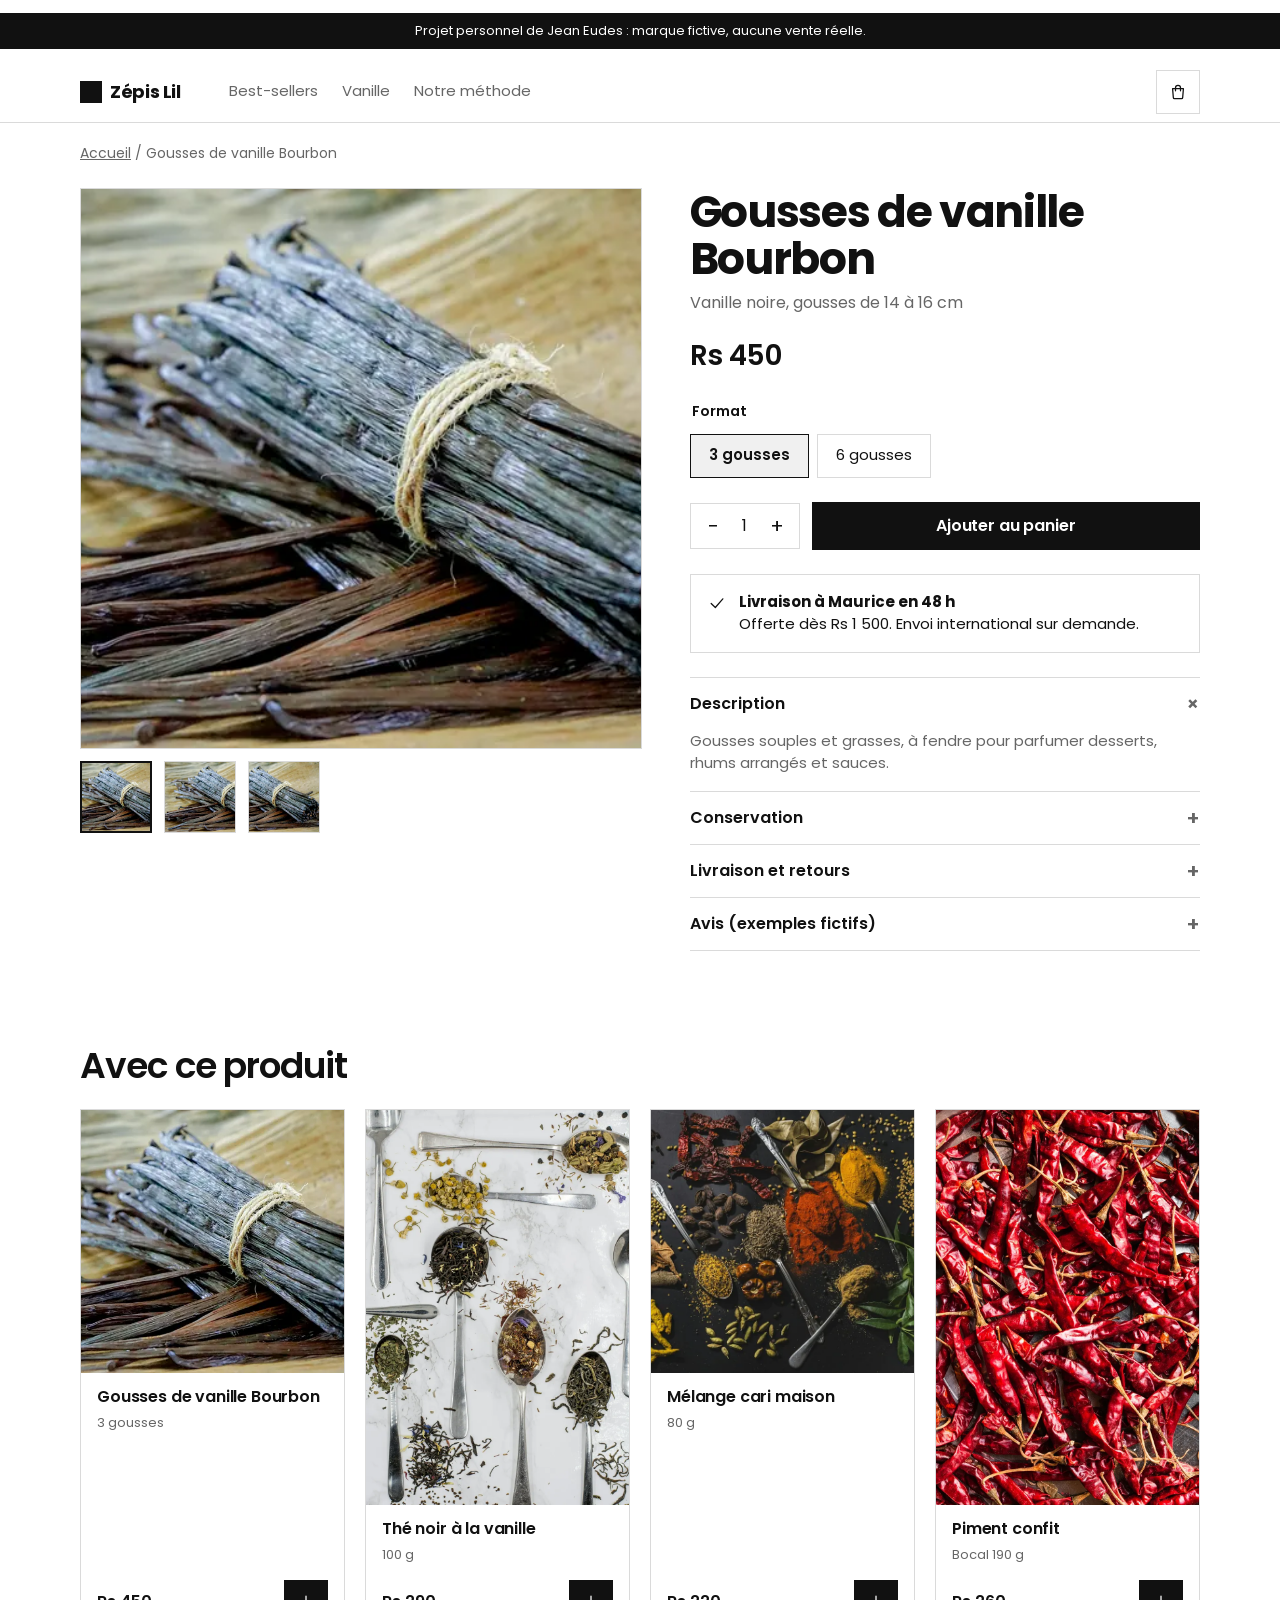
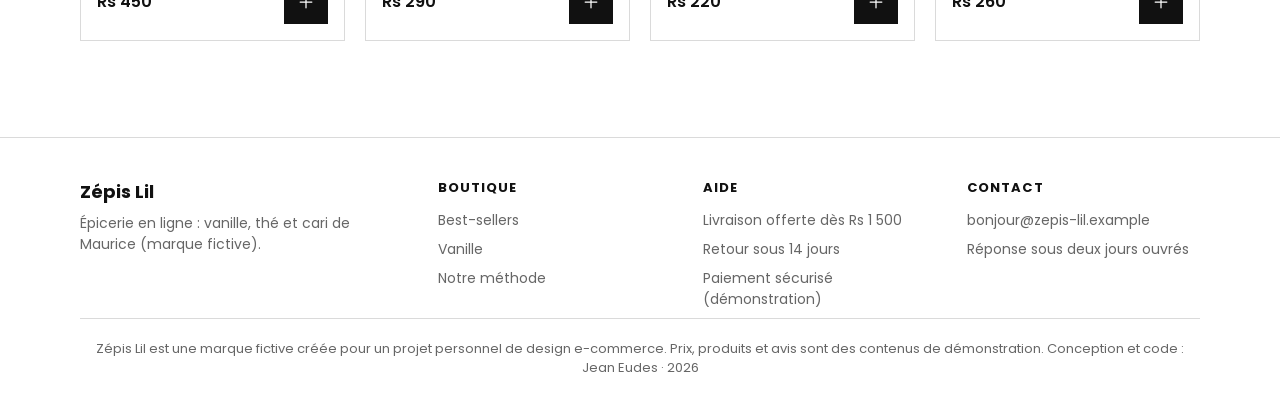
==== commit d7d64eef: "En-têtes différenciés et vrais pieds de page" ====
--- a/produit.html
+++ b/produit.html
@@ -44,9 +44,27 @@
   <section><div class="sec-head"><h2>Avec ce produit</h2></div><div class="grid" id="grid"></div></section>
 </div></main>
 <div class="sticky-buy glass"><span class="price" data-price>Rs 450</span><button class="btn btn-action press" data-buy>Ajouter au panier</button></div>
-<footer><div class="wrap cols">
-  <p>Zépis Lil est une marque fictive créée pour un projet personnel de design e-commerce.<br>Prix, produits et avis sont des contenus de démonstration.</p>
-  <p>Conception et code : Jean Eudes · 2026</p>
+<footer class="pied"><div class="wrap">
+  <div class="pied-grille">
+    <div>
+      <p class="pied-marque">Zépis Lil</p>
+      <p>Épicerie en ligne : vanille, thé et cari de Maurice (marque fictive).</p>
+    </div>
+    <div>
+      <h3>Boutique</h3>
+      <ul><li><a href="index.html#best">Best-sellers</a></li><li><a href="produit.html?p=vanille">Vanille</a></li><li><a href="index.html#pourquoi">Notre méthode</a></li></ul>
+    </div>
+    <div>
+      <h3>Aide</h3>
+      <ul><li>Livraison offerte dès Rs 1 500</li><li>Retour sous 14 jours</li><li>Paiement sécurisé (démonstration)</li></ul>
+    </div>
+    <div>
+      <h3>Contact</h3>
+      <p><a href="mailto:bonjour@zepis-lil.example">bonjour@zepis-lil.example</a></p>
+      <p>Réponse sous deux jours ouvrés</p>
+    </div>
+  </div>
+  <p class="pied-bas">Zépis Lil est une marque fictive créée pour un projet personnel de design e-commerce. Prix, produits et avis sont des contenus de démonstration. Conception et code : Jean Eudes · 2026</p>
 </div></footer>
 <div class="scrim" aria-hidden="true"></div>
 <aside class="drawer" role="dialog" aria-modal="true" aria-labelledby="cart-title">
--- a/css/style.css
+++ b/css/style.css
@@ -5,12 +5,12 @@
    ni bleu ni orange, police Poppins. Ces valeurs remplacent celles de tokens.css. */
 :root, :root[data-theme] {
   color-scheme: light;
-  --bg: #FFFFFF; --sb: #F5F5F5; --cd: #FFFFFF; --hv: #F0F0F0; --bd: #DADADA;
+  --bg: #FFFFFF; --sb: #FFFFFF; --cd: #FFFFFF; --hv: #F0F0F0; --bd: #DADADA;
   --tx: #111111; --mu: #666666;
   --accent: #111111; --accent-ink: #FFFFFF; --accent-text: #111111; --accent-soft: #F0F0F0;
   --action: #111111; --action-ink: #FFFFFF;
-  --peach: #F5F5F5; --sky: #F5F5F5; --sand: #F5F5F5; --mint: #F5F5F5;
-  --ok: #111111; --warn: #111111; --warn-bg: #F0F0F0;
+  --peach: #FFFFFF; --sky: #FFFFFF; --sand: #FFFFFF; --mint: #FFFFFF;
+  --ok: #111111; --warn: #111111; --warn-bg: #FFFFFF;
   --glass: rgba(255, 255, 255, .86);
   --ring: rgba(17, 17, 17, .3);
   --r-xs: 0; --r-s: 0; --r-m: 0; --r-l: 0; --r-xl: 0; --r-card: 0; --r-pill: 0;
@@ -96,13 +96,13 @@
 /* Pourquoi nous */
 .why { display: grid; gap: var(--s4); }
 @media (min-width: 760px) { .why { grid-template-columns: repeat(3, 1fr); } }
-.why div { background: var(--sb); border-radius: var(--r-xl); padding: var(--s6); }
+.why div { background: var(--sb); border: 1px solid var(--bd); border-radius: var(--r-xl); padding: var(--s6); }
 .why h3 { margin: 0 0 var(--s2); font-size: 1.125rem; font-weight: 600; letter-spacing: -.01em; }
 .why p { margin: 0; color: var(--mu); font-size: .9375rem; }
 .why .n { font-family: var(--mono); font-size: .8125rem; color: var(--accent-text); display: block; margin-bottom: var(--s3); }
 
 /* Avis (contenu fictif signalé) */
-.demo-note { font-size: .8125rem; color: var(--warn); background: var(--warn-bg); border-radius: var(--r-m); padding: 8px 12px; display: inline-block; margin: 0 0 var(--s5); }
+.demo-note { font-size: .8125rem; color: var(--warn); background: var(--warn-bg); border: 1px solid var(--bd); border-radius: var(--r-m); padding: 8px 12px; display: inline-block; margin: 0 0 var(--s5); }
 .reviews { display: grid; gap: var(--s4); }
 @media (min-width: 760px) { .reviews { grid-template-columns: repeat(3, 1fr); } }
 .review { background: var(--cd); border: 1px solid var(--bd); border-radius: var(--r-xl); padding: var(--s5); margin: 0; }
@@ -158,7 +158,7 @@
 .info summary::after { content: "+"; font-size: 1.25rem; color: var(--mu); transition: transform var(--sp-soft-d) var(--sp-soft); }
 .info details[open] summary::after { transform: rotate(45deg); }
 .info details p { margin: 0 0 var(--s4); color: var(--mu); font-size: .9375rem; }
-.ship { display: flex; gap: var(--s3); align-items: start; background: var(--mint); border-radius: var(--r-l); padding: var(--s4); font-size: .9375rem; margin-bottom: var(--s6); }
+.ship { display: flex; gap: var(--s3); align-items: start; background: var(--mint); border: 1px solid var(--bd); border-radius: var(--r-l); padding: var(--s4); font-size: .9375rem; margin-bottom: var(--s6); }
 .ship svg { width: 20px; height: 20px; color: var(--ok); flex: none; margin-top: 2px; }
 
 /* Barre d'achat collante sur mobile */
@@ -205,3 +205,16 @@
 
 /* Photos produit */
 .ph { width: 100%; height: 100%; object-fit: cover; display: block; }
+
+/* Pied de page */
+.pied { margin-top: var(--s12); padding: var(--s10) 0 var(--s6); }
+.pied-grille { display: grid; grid-template-columns: 1.4fr 1fr 1fr 1fr; gap: var(--s8); }
+.pied-marque { font-size: 1.125rem; font-weight: 650; color: var(--tx); margin: 0 0 var(--s2); }
+.pied h3 { font-size: .8125rem; text-transform: uppercase; letter-spacing: .08em; color: var(--tx); margin: 0 0 var(--s3); }
+.pied p { margin: 0 0 var(--s2); }
+.pied ul { list-style: none; margin: 0; padding: 0; }
+.pied li { margin-bottom: var(--s2); }
+.pied a { color: var(--mu); text-decoration: none; }
+.pied a:hover { color: var(--tx); text-decoration: underline; }
+.pied-bas { margin: var(--s8) 0 0; padding-top: var(--s5); border-top: 1px solid var(--bd); font-size: .8125rem; text-align: center; }
+@media (max-width: 760px) { .pied-grille { grid-template-columns: 1fr 1fr; } }
